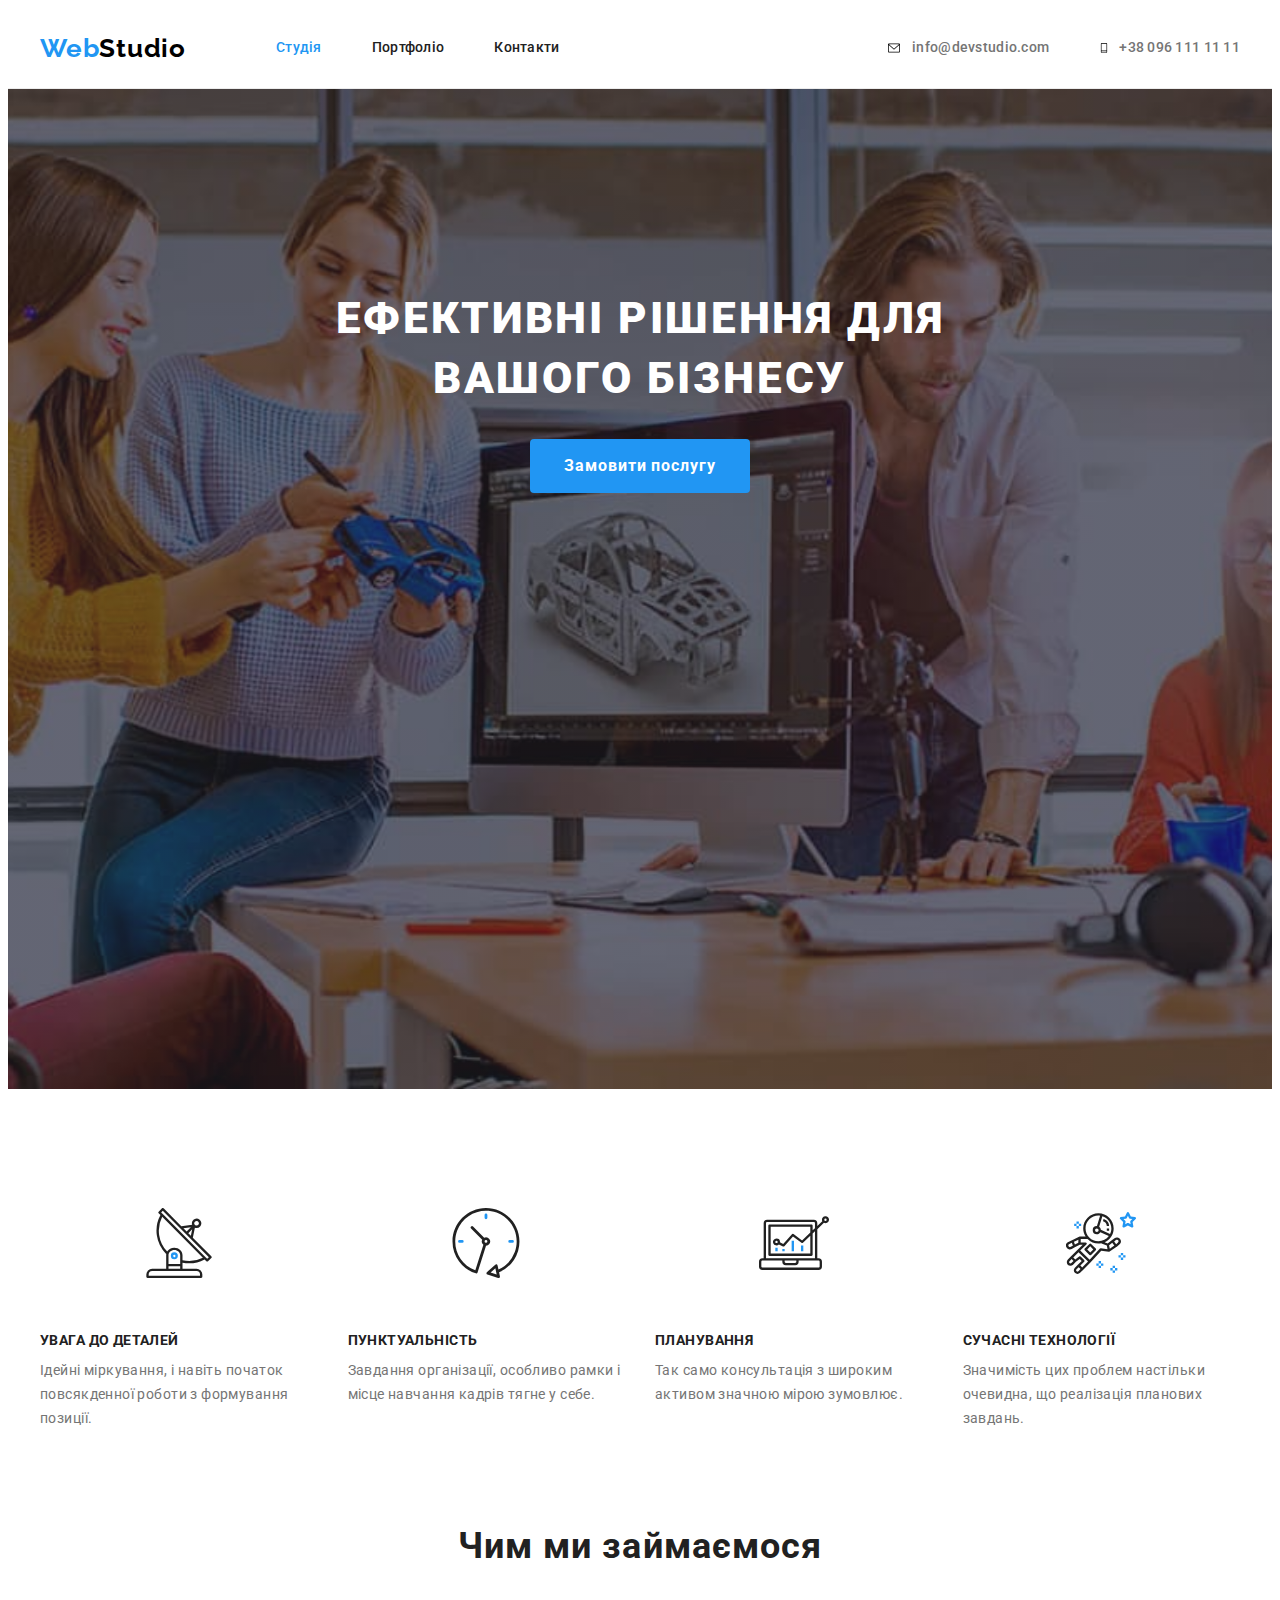
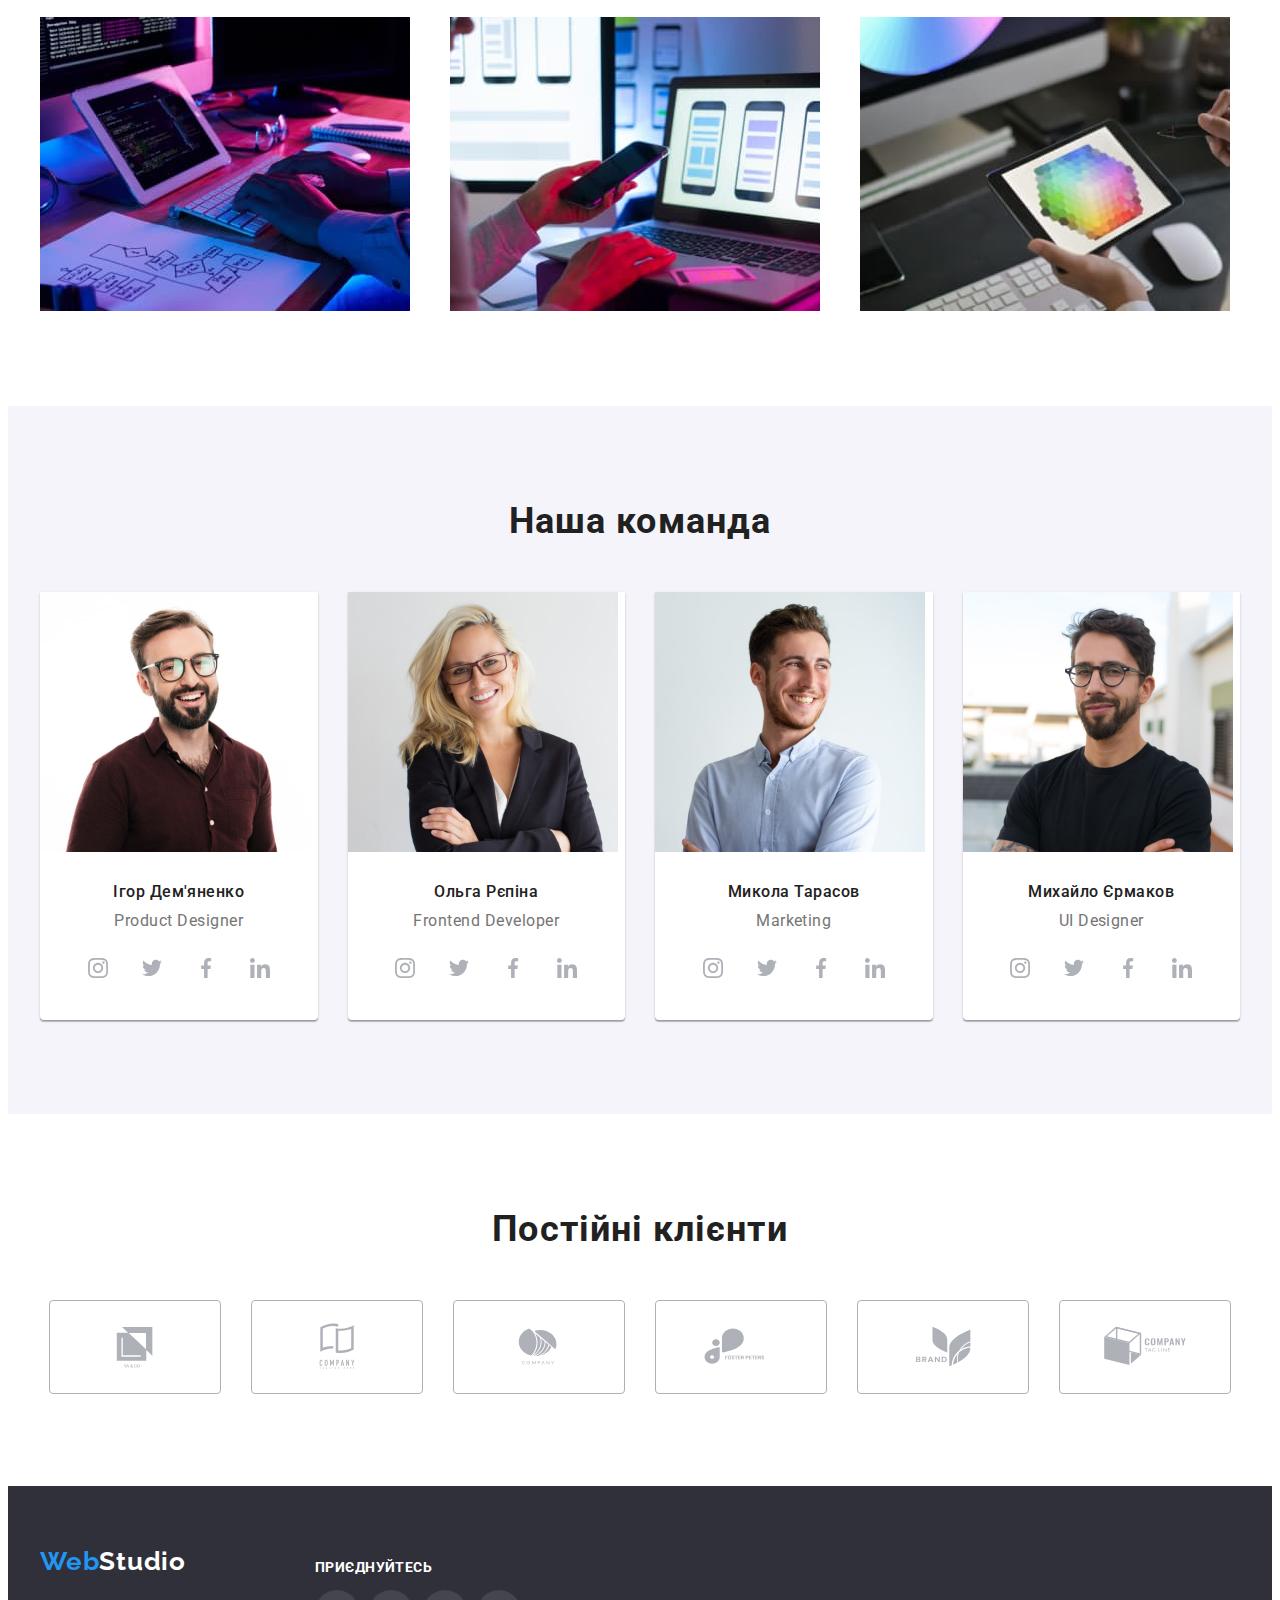
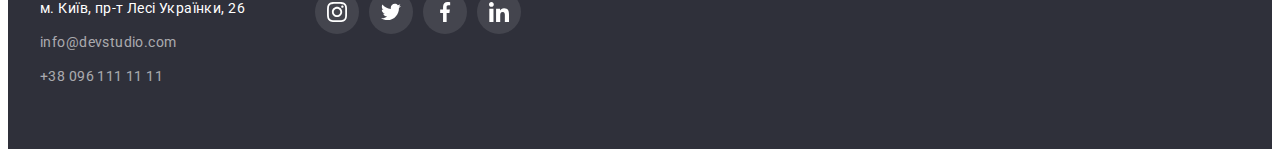
==== index.html @ 3e9ddafa "добавление иконок и секции "клиенты"" ====
<!DOCTYPE html>
<html lang="uk">
  <head>
    <meta charset="UTF-8" />
    <meta http-equiv="X-UA-Compatible" content="IE=edge" />
    <meta name="viewport" content="width=device-width, initial-scale=1.0" />
    <title>WebStudio</title>
    <link rel="preconnect" href="https://fonts.googleapis.com" />
    <link rel="preconnect" href="https://fonts.gstatic.com" crossorigin />
    <link
      href="https://fonts.googleapis.com/css2?family=Raleway:wght@700&family=Roboto:wght@400;500;700;900&display=swap"
      rel="stylesheet"
    />
    <link
      rel="stylesheet"
      href="https://cdnjs.cloudflare.com/ajax/libs/modern-normalize/1.1.0/modern-normalize.min.css"
      integrity="sha512-wpPYUAdjBVSE4KJnH1VR1HeZfpl1ub8YT/NKx4PuQ5NmX2tKuGu6U/JRp5y+Y8XG2tV+wKQpNHVUX03MfMFn9Q=="
      crossorigin="anonymous"
      referrerpolicy="no-referrer"
    />
    <link rel="stylesheet" href="./css/styles.css" />
  </head>
  <body>
    <header class="header-page">
      <!-- Навигация -->
      <div class="container-header container">
        <nav class="container-nav">
          <a href="#" class="logo"><span class="logo-web">Web</span>Studio</a>
          <ul class="header-list list">
            <li class="header-item">
              <a class="header-link current" href="#">Студія</a>
            </li>
            <li class="header-item">
              <a class="header-link" href="./portfolio.html">Портфоліо</a>
            </li>
            <li class="header-item">
              <a class="header-link" href="#">Контакти</a>
            </li>
          </ul>
        </nav>
        <ul class="container-list list">
          <li class="contact-item">
            <a class="contact-link" href="mailto:info@devstudio.com"><svg class="icon-contact" width="16" height="12">
                <use href="../images/symbol-defs.svg#icon-envelope-hover"></use>
              </svg>info@devstudio.com</a>
          </li>
          <li class="contact-item">
            <a class="contact-link" href="tel:+380961111111"
              ><svg class="icon-contact" width="10" height="16">
                <use href="../images/symbol-defs.svg#icon-vector"></use>
              </svg>+38 096 111 11 11</a
            >
          </li>
        </ul>
      </div>
    </header>
    <main>
      <!-- Герой -->
      <section class="section-hero">
        <div class="container">
          <h1 class="hero-title">Ефективні рішення для вашого бізнесу</h1>
          <button class="hero-button" type="button">Замовити послугу</button>
        </div>
      </section>
      <!-- "Особливості" -->
      <section class="section">
        <div class="container">
          <h2 class="visually-hidden">Особливості</h2>
          <ul class="container-peculiarities list">
            <li class="peculiarities-item icon-antena">
              <h3 class="peculiarities-title">УВАГА ДО ДЕТАЛЕЙ</h3>
              <p class="peculiarities-text">
                Ідейні міркування, і навіть початок повсякденної роботи з
                формування позиції.
              </p>
            </li>
            <li class="peculiarities-item icon-clock">
              <h3 class="peculiarities-title">ПУНКТУАЛЬНІСТЬ</h3>
              <p class="peculiarities-text">
                Завдання організації, особливо рамки і місце навчання кадрів
                тягне у себе.
              </p>
            </li>
            <li class="peculiarities-item icon-diagram">
              <h3 class="peculiarities-title">ПЛАНУВАННЯ</h3>
              <p class="peculiarities-text">
                Так само консультація з широким активом значною мірою зумовлює.
              </p>
            </li>
            <li class="peculiarities-item icon-astronaut">
              <h3 class="peculiarities-title">СУЧАСНІ ТЕХНОЛОГІЇ</h3>
              <p class="peculiarities-text">
                Значимість цих проблем настільки очевидна, що реалізація
                планових завдань.
              </p>
            </li>
          </ul>
        </div>
      </section>
      <!-- Чим ми займаємося -->
      <section class="section-occupation">
        <div class="container">
          <h2 class="title-section">Чим ми займаємося</h2>
          <ul class="container-occupation list">
            <li class="occupation-item">
              <img
                src="./images/men_typing_a_code.jpg"
                alt="men_typing_a_code"
                width="370"
              />
            </li>
            <li class="occupation-item">
              <img
                src="./images/phone_and_laptop.jpg"
                alt="phone_and_laptop"
                width="370"
              />
            </li>
            <li class="occupation-item">
              <img src="./images/tablet.jpg" alt="tablet" width="370" />
            </li>
          </ul>
        </div>
      </section>
      <!-- Наша команда -->
      <section class="section team-section">
        <div class="container">
          <h2 class="title-section">Наша команда</h2>
          <ul class="team-list list">
            <li class="team-item">
              <img
                src="./images/ihor_demyanenko.jpg"
                alt="ihor_demyanenko"
                width="270"
              />
              <div class="box-content">
                <h3 class="team-title">Ігор Дем'яненко</h3>
                <p class="team-text">Product Designer</p>
                <ul class="icon-team-list list">
                    <li class="icon-team-item"><a href="" class="icon-team-link"><svg class="icon-team" width="20" height="20">
                <use href="../images/symbol-defs.svg#icon-instagram"></use>
              </svg></a></li>
                    <li class="icon-team-item"><a href="" class="icon-team-link"><svg class="icon-team" width="20" height="20">
                <use href="../images/symbol-defs.svg#icon-twitter"></use>
              </svg></a></li>
                    <li class="icon-team-item"><a href="" class="icon-team-link"><svg class="icon-team" width="20" height="20">
                <use href="../images/symbol-defs.svg#icon-facebook"></use>
              </svg></a></li>
                    <li class="icon-team-item"><a href="" class="icon-team-link"><svg class="icon-team" width="20" height="20">
                <use href="../images/symbol-defs.svg#icon-linkedin"></use>
              </svg></a></li>
                </ul>
              </div>
            </li>
            <li class="team-item">
              <img
                src="./images/olga_repina.jpg"
                alt="olga_repina"
                width="270"
              />
              <div class="box-content">
                <h3 class="team-title">Ольга Рєпіна</h3>
                <p class="team-text">Frontend Developer</p>
                <ul class="icon-team-list list">
                  <li class="icon-team-item"><a href="" class="icon-team-link"><svg class="icon-team" width="20" height="20">
                <use href="../images/symbol-defs.svg#icon-instagram"></use>
              </svg></a></li>
                  <li class="icon-team-item"><a href="" class="icon-team-link"><svg class="icon-team" width="20" height="20">
                <use href="../images/symbol-defs.svg#icon-twitter"></use>
              </svg></a></li>
                  <li class="icon-team-item"><a href="" class="icon-team-link"><svg class="icon-team" width="20" height="20">
                <use href="../images/symbol-defs.svg#icon-facebook"></use>
              </svg></a></li>
                  <li class="icon-team-item"><a href="" class="icon-team-link"><svg class="icon-team" width="20" height="20">
                <use href="../images/symbol-defs.svg#icon-linkedin"></use>
              </svg></a></li>
                </ul>
              
            </li>
            <li class="team-item">
              <img
                src="./images/mykola_tarasov.jpg"
                alt="mykola_tarasov"
                width="270"
              />
              <div class="box-content">
                <h3 class="team-title">Микола Тарасов</h3>
                <p class="team-text">Marketing</p>
                <ul class="icon-team-list list">
                    <li class="icon-team-item"><a href="" class="icon-team-link"><svg class="icon-team" width="20" height="20">
                <use href="../images/symbol-defs.svg#icon-instagram"></use>
              </svg></a></li>
                    <li class="icon-team-item"><a href="" class="icon-team-link"><svg class="icon-team" width="20" height="20">
                <use href="../images/symbol-defs.svg#icon-twitter"></use>
              </svg></a></li>
                    <li class="icon-team-item"><a href="" class="icon-team-link"><svg class="icon-team" width="20" height="20">
                <use href="../images/symbol-defs.svg#icon-facebook"></use>
              </svg></a></li>
                    <li class="icon-team-item"><a href="" class="icon-team-link"><svg class="icon-team" width="20" height="20">
                <use href="../images/symbol-defs.svg#icon-linkedin"></use>
              </svg></a></li>
                </ul>
              </div>
            </li>
            <li class="team-item">
              <img
                src="./images/mykhailo_ermakov.jpg"
                alt="mykhailo_ermakov"
                width="270"
              />
              <div class="box-content">
                <h3 class="team-title">Михайло Єрмаков</h3>
                <p class="team-text">UI Designer</p>
                <ul class="icon-team-list list">
                    <li class="icon-team-item"><a href="" class="icon-team-link"><svg class="icon-team" width="20" height="20">
                <use href="../images/symbol-defs.svg#icon-instagram"></use>
              </svg></a></li>
                    <li class="icon-team-item"><a href="" class="icon-team-link"><svg class="icon-team" width="20" height="20">
                <use href="../images/symbol-defs.svg#icon-twitter"></use>
              </svg></a></li>
                    <li class="icon-team-item"><a href="" class="icon-team-link"><svg class="icon-team" width="20" height="20">
                <use href="../images/symbol-defs.svg#icon-facebook"></use>
              </svg></a></li>
                    <li class="icon-team-item"><a href="" class="icon-team-link"><svg class="icon-team" width="20" height="20">
                <use href="../images/symbol-defs.svg#icon-linkedin"></use>
              </svg></a></li>
                </ul>
              </div>
            </li>
          </ul>
        </div>
      </section>
      <!-- Постійні клієнти -->
      <section class="section">
        <div class="container">
        <h2 class="title-section">Постійні клієнти</h2>
        <ul class="clients-list list">
          <li class="clients-item"><a class="icon-clients-link" href=""><svg class="icon-clients" width="170" height="92">
                <use href="../images/symbol-defs.svg#icon-yaco"></use>
              </svg></a></li>
          <li class="clients-item"><a class="icon-clients-link" href=""><svg class="icon-clients" width="170" height="92">
                <use href="../images/symbol-defs.svg#icon-tagline-here"></use>
              </svg></a></li>
          <li class="clients-item"><a class="icon-clients-link" href=""><svg class="icon-clients" width="170" height="92">
                <use href="../images/symbol-defs.svg#icon-company"></use>
              </svg></a></li>
          <li class="clients-item"><a class="icon-clients-link" href=""><svg class="icon-clients" width="170" height="92">
                <use href="../images/symbol-defs.svg#icon-foster-peters"></use>
              </svg></a></li>
          <li class="clients-item"><a class="icon-clients-link" href=""><svg class="icon-clients" width="170" height="92">
                <use href="../images/symbol-defs.svg#icon-brand"></use>
              </svg></a></li>
          <li class="clients-item"><a class="icon-clients-link" href=""><svg class="icon-clients" width="170" height="92">
                <use href="../images/symbol-defs.svg#icon-tag-line"></use>
              </svg></a></li>
        </ul>
        </div>
      </section>
    </main>
    <!-- футер -->
    <footer class="footer-section">
      <div class="box-footer container">
        <div class="box-footer-left">
          <a href="#" class="logo-footer"
          ><span class="logo-web">Web</span>Studio</a
        >
        <address>
          <ul class="list">
            <li class="footer-item">
              <a
                href="https://goo.gl/maps/KEET4ZZUK72f1nrk7"
                target="_blank"
                rel="noreferrer noopener"
                class="footer-address"
                >м. Київ, пр-т Лесі Українки, 26</a
              >
            </li>
            <li class="footer-item">
              <a href="mailto:info@devstudio.com" class="footer-link"
                >info@devstudio.com</a
              >
            </li>
            <li>
              <a href="tel:+380961111111" class="footer-link"
                >+38 096 111 11 11</a
              >
            </li>
          </ul>
        </address>
        </div>
        <div class="box-footer-right">
          <p class="footer-text">приєднуйтесь</p>
          <ul class="footer-list list">
            <li class="icon-footer-item"><a href="" class="icon-footer-link"><svg class="icon-footer" width="20" height="20">
                <use href="../images/symbol-defs.svg#icon-instagram"></use>
              </svg></a></li>
            <li class="icon-footer-item"><a href="" class="icon-footer-link"><svg class="icon-footer" width="20" height="20">
                <use href="../images/symbol-defs.svg#icon-twitter"></use>
              </svg></a></li>
            <li class="icon-footer-item"><a href="" class="icon-footer-link"><svg class="icon-footer" width="20" height="20">
                <use href="../images/symbol-defs.svg#icon-facebook"></use>
              </svg></a></li>
            <li class="icon-footer-item"><a href="" class="icon-footer-link"><svg class="icon-footer" width="20" height="20">
                <use href="../images/symbol-defs.svg#icon-linkedin"></use>
              </svg></a></li>
          </ul>
        </div>
      </div>
    </footer>
  </body>
</html>
---- css/styles.css ----
:root {
  --primary-text-color: #757575;
  --title-text-color: #212121;
  --accent-color: #2196f3;
  --secondary-white-color: #ffffff;
  --background-color-hero: #2f303a;
  --color-logo: #000000;
  --color-hero-button: #188ce8;
  --background-section-team: #f5f4fa;
  --footer-link: rgba(255, 255, 255, 0.6);
  --border-header: 1px solid #ececec;
  --border-image: 1px solid #eeeeee;
}

body {
  font-family: "Roboto", sans-serif;
  background-color: var(--secondary-white-color);
  color: var(--primary-text-color);
}

img {
  display: block;
  max-width: 100%;
}

.container {
  margin-left: auto;
  margin-right: auto;
  width: 1200px;
  padding-left: 15px;
  padding-right: 15px;
}

.list {
  padding: 0;
  margin: 0;
  list-style: none;
}

.visually-hidden {
  position: absolute;
  white-space: nowrap;
  width: 1px;
  height: 1px;
  overflow: hidden;
  border: 0;
  padding: 0;
  clip: rect(0 0 0 0);
  clip-path: inset(50%);
  margin: -1px;
}

/* HEADER */

.header-page {
  border-bottom: var(--border-header);
}

.container-header {
  display: flex;
}

.container-nav {
  display: flex;
  align-items: center;
}

.logo {
  text-decoration: none;
}

.logo {
  font-family: "Raleway", sans-serif;
  font-weight: 700;
  font-size: 26px;
  line-height: 1.19;
  letter-spacing: 0.03em;
  color: var(--color-logo);
}

.logo-web {
  font-family: "Raleway";
  font-weight: 700;
  font-size: 26px;
  line-height: 1.19;
  letter-spacing: 0.03em;
  color: var(--accent-color);
}

.header-list {
  display: flex;
  margin-left: 90px;
}

.header-item + .header-item {
  margin-left: 50px;
}

.header-link.current {
  color: var(--accent-color);
}

.header-link {
  padding-top: 32px;
  padding-bottom: 32px;
  display: block;
  font-weight: 500;
  font-size: 14px;
  line-height: 1.14;
  letter-spacing: 0.02em;
  color: var(--title-text-color);
  text-decoration: none;
}

.header-link:hover,
.header-link:focus {
  color: var(--accent-color);
}

.container-list {
  display: flex;
  align-items: center;
  margin-left: auto;
}

.contact-item + .contact-item {
  margin-left: 50px;
}

.contact-link {
  padding-top: 32px;
  padding-bottom: 32px;
  display: flex;
  align-items: center;

  font-weight: 500;
  font-size: 14px;
  line-height: 1.14;
  letter-spacing: 0.02em;
  text-decoration: none;

  color: var(--primary-text-color);
}

.contact-link:hover,
.contact-link:focus {
  color: var(--accent-color);
}

.contact-link:hover .icon-contact,
.contact-link:focus .icon-contact {
  fill: var(--accent-color);
}

.icon-contact {
  margin-right: 10px;
}

/* ГЕРОЙ */

.section-hero {
  margin: 0 auto;
  padding: 200px 0;
  max-width: 1600px;
  height: 600px;

  text-align: center;

  background-color: var(--background-color-hero);
  background-image: linear-gradient(
      rgba(47, 48, 58, 0.4),
      rgba(47, 48, 58, 0.4)
    ),
    url(../images/hero.jpg);
  background-repeat: no-repeat;
  background-position: center;
  background-size: cover;
}

.hero-title {
  margin-left: auto;
  margin-right: auto;
  max-width: 696px;
  margin-top: 0;
  margin-bottom: 30px;
  font-weight: 900;
  font-size: 44px;
  line-height: 1.36;
  letter-spacing: 0.06em;
  text-transform: uppercase;
  color: var(--secondary-white-color);
}

.hero-button:hover,
.hero-button:focus {
  background-color: var(--color-hero-button);
}

.hero-button {
  padding: 10px 32px;
  border-radius: 4px;
  font-family: inherit;
  font-weight: 700;
  font-size: 16px;
  line-height: 1.88;
  border-color: transparent;
  letter-spacing: 0.06em;
  color: var(--secondary-white-color);
  background-color: var(--accent-color);
  cursor: pointer;
}

/* СЕКЦИИ */

.section {
  padding: 94px 0;
}

/* ОСОБЛИВОСТІ */
.title-section {
  margin-top: 0;
  margin-bottom: 50px;
  font-weight: 700;
  font-size: 36px;
  line-height: 1.17;
  text-align: center;
  letter-spacing: 0.03em;
  color: var(--title-text-color);
}

.container-peculiarities {
  display: flex;
}

.peculiarities-item {
  width: calc((100% - 90px) / 4);
  margin-right: 30px;
}

.peculiarities-item:last-child {
  margin-right: 0;
}

.peculiarities-item::before {
  content: "";
  height: 120px;
  margin-bottom: 30px;
  background-repeat: no-repeat;
  background-position: center;

  display: block;
}

/* иконки */

.icon-antena::before {
  background-image: url(../images/antenna.svg);
}

.icon-clock::before {
  background-image: url(../images/clock.svg);
}

.icon-diagram::before {
  background-image: url(../images/diagram.svg);
}

.icon-astronaut::before {
  background-image: url(../images/astronaut.svg);
}

.peculiarities-title {
  margin-top: 0;
  margin-bottom: 10px;
  font-weight: 700;
  font-size: 14px;
  line-height: 1.14;
  letter-spacing: 0.03em;
  text-transform: uppercase;
  color: var(--title-text-color);
}

.peculiarities-text {
  margin-top: 0;
  margin-bottom: 0;
  font-size: 14px;
  line-height: 1.71;
  letter-spacing: 0.03em;
  color: var(--primary-text-color);
}

/* Чим ми займаємося */

.section-occupation {
  padding-bottom: 95px;
}

.container-occupation {
  display: flex;
}

.occupation-item {
  width: calc((100% - 60px) / 3);
  margin-right: 30px;
}

.occupation-item:last-child {
  margin-right: 0;
}

/* Наша команда */

.team-section {
  background-color: var(--background-section-team);
}

.team-list {
  display: flex;
}

.team-item {
  width: calc((100% - 90px) / 4);
  margin-right: 30px;
  text-align: center;
  background-color: var(--secondary-white-color);
  box-shadow: 0px 1px 3px rgba(0, 0, 0, 0.12), 0px 1px 1px rgba(0, 0, 0, 0.14),
    0px 2px 1px rgba(0, 0, 0, 0.2);
  border-radius: 0px 0px 4px 4px;
}

.team-item:last-child {
  margin-right: 0;
}

.box-content {
  padding-top: 30px;
  padding-bottom: 30px;
}

.team-title {
  margin-top: 0;
  margin-bottom: 10px;
  font-weight: 500;
  font-size: 16px;
  line-height: 1.19;
  letter-spacing: 0.03em;
  color: var(--title-text-color);
}

.team-text {
  margin-top: 0;
  margin-bottom: 16px;
  font-size: 16px;
  line-height: 1.19;
  letter-spacing: 0.03em;
  color: var(--primary-text-color);
}

.icon-team-list {
  justify-content: center;
  display: flex;
  gap: 10px;
}

.icon-team-item {
  height: 44px;
}

.icon-team-link {
  margin: 0;
  width: 44px;
  height: 44px;
  border-radius: 50%;

  display: flex;
  align-items: center;
  justify-content: center;
}

.icon-team-link:hover,
.icon-team-link:focus {
  background-color: var(--accent-color);
}

.icon-team-link:hover .icon-team,
.icon-team-link:focus .icon-team {
  fill: white;
}

.icon-team {
  fill: #afb1b8;
}

/* Постійні клієнти */

.clients-list {
  display: flex;
  justify-content: center;
  gap: 30px;
}

.clients-item {
  height: 92px;
}

.icon-clients-link {
  height: 92px;
  display: block;
  border: 1px solid #afb1b8;
  border-radius: 4px;
}

.icon-clients-link:hover,
.icon-clients-link:focus {
  border-color: var(--accent-color);
}

.icon-clients {
  fill: #afb1b8;
}

.icon-clients-link:hover .icon-clients,
.icon-clients-link:focus .icon-clients {
  fill: var(--accent-color);
}

/* футер */

.footer-section {
  padding: 60px 0;
  background: var(--background-color-hero);
}

.box-footer {
  display: flex;
}

.logo-footer {
  display: inline-block;
  margin-bottom: 20px;
  font-family: "Raleway", sans-serif;
  font-weight: 700;
  font-size: 26px;
  line-height: 1.19;
  letter-spacing: 0.03em;
  color: var(--secondary-white-color);
  text-decoration: none;
}

.footer-item {
  margin-bottom: 10px;
}

.footer-address {
  display: inline-block;
  font-style: normal;
  font-weight: 400;
  font-size: 14px;
  line-height: 1.71;
  letter-spacing: 0.03em;
  color: var(--secondary-white-color);
  text-decoration: none;
}

.footer-address:hover,
.footer-address:focus {
  color: var(--accent-color);
}

.footer-link {
  display: inline-block;
  font-style: normal;
  font-size: 14px;
  line-height: 1.71;
  letter-spacing: 0.03em;
  color: var(--footer-link);
  text-decoration: none;
}

.footer-link:hover,
.footer-link:focus {
  color: var(--accent-color);
}

.box-footer-right {
  margin-left: 70px;
}

.footer-text {
  font-weight: 700;
  font-size: 14px;
  line-height: 1.14;
  letter-spacing: 0.03em;
  text-transform: uppercase;
  color: #ffffff;
}

.footer-list {
  display: flex;
  gap: 10px;
}

.icon-footer-item {
  height: 44px;
}

.icon-footer-link {
  margin: 0;
  width: 44px;
  height: 44px;
  border-radius: 50%;

  display: flex;
  align-items: center;
  justify-content: center;

  background-color: rgba(255, 255, 255, 0.1);
}

.icon-footer-link:hover,
.icon-footer-link:focus {
  background-color: var(--accent-color);
}

.icon-footer {
  fill: var(--secondary-white-color);
}

/* п о р т ф о л и о */

.portfolio-section {
  padding-top: 94px;
  padding-bottom: 94px;
}

.filter-list {
  display: flex;
  justify-content: center;
  margin-bottom: 50px;
}

.filter-item + .filter-item {
  margin-left: 10px;
}

.button {
  font-family: inherit;
  font-weight: 500;
  font-size: 16px;
  line-height: 1.62;
  letter-spacing: 0.03em;
  border-color: transparent;
  color: var(--title-text-color);
  cursor: pointer;
  display: block;
  text-align: center;
  min-width: 73px;
  border-radius: 4px;
  padding: 6px 22px;

  box-shadow: 0px 3px 1px rgba(0, 0, 0, 0.1), 0px 1px 2px rgba(0, 0, 0, 0.08),
    0px 2px 2px rgba(0, 0, 0, 0.12);
  border-radius: 4px;
}

.button:hover,
.button:focus {
  color: var(--secondary-white-color);
}

.button:hover,
.button:focus {
  background-color: var(--accent-color);
}

/* карточки */

.portfolio-list {
  display: flex;
  flex-wrap: wrap;
  gap: 30px;
}

.portfolio-link {
  text-decoration: none;
}

.box-portfolio {
  padding: 20px 24px;
  border-left: var(--border-image);
  border-right: var(--border-image);
  border-bottom: var(--border-image);
}

.portfolio-item {
  width: calc((100% - 60px) / 3);
  border: 1px solid #eeeeee;
  box-shadow: 0px 1px 1px rgba(0, 0, 0, 0.12), 0px 4px 4px rgba(0, 0, 0, 0.06),
    1px 4px 6px rgba(0, 0, 0, 0.16);
}

.portfolio-title {
  margin-top: 0;
  margin-bottom: 4px;
  font-weight: 700;
  font-size: 18px;
  line-height: 2;
  letter-spacing: 0.06em;
  color: var(--title-text-color);
}

.portfolio-text {
  margin: 0;
  font-size: 16px;
  line-height: 1.88;
  letter-spacing: 0.03em;
  color: var(--primary-text-color);
}
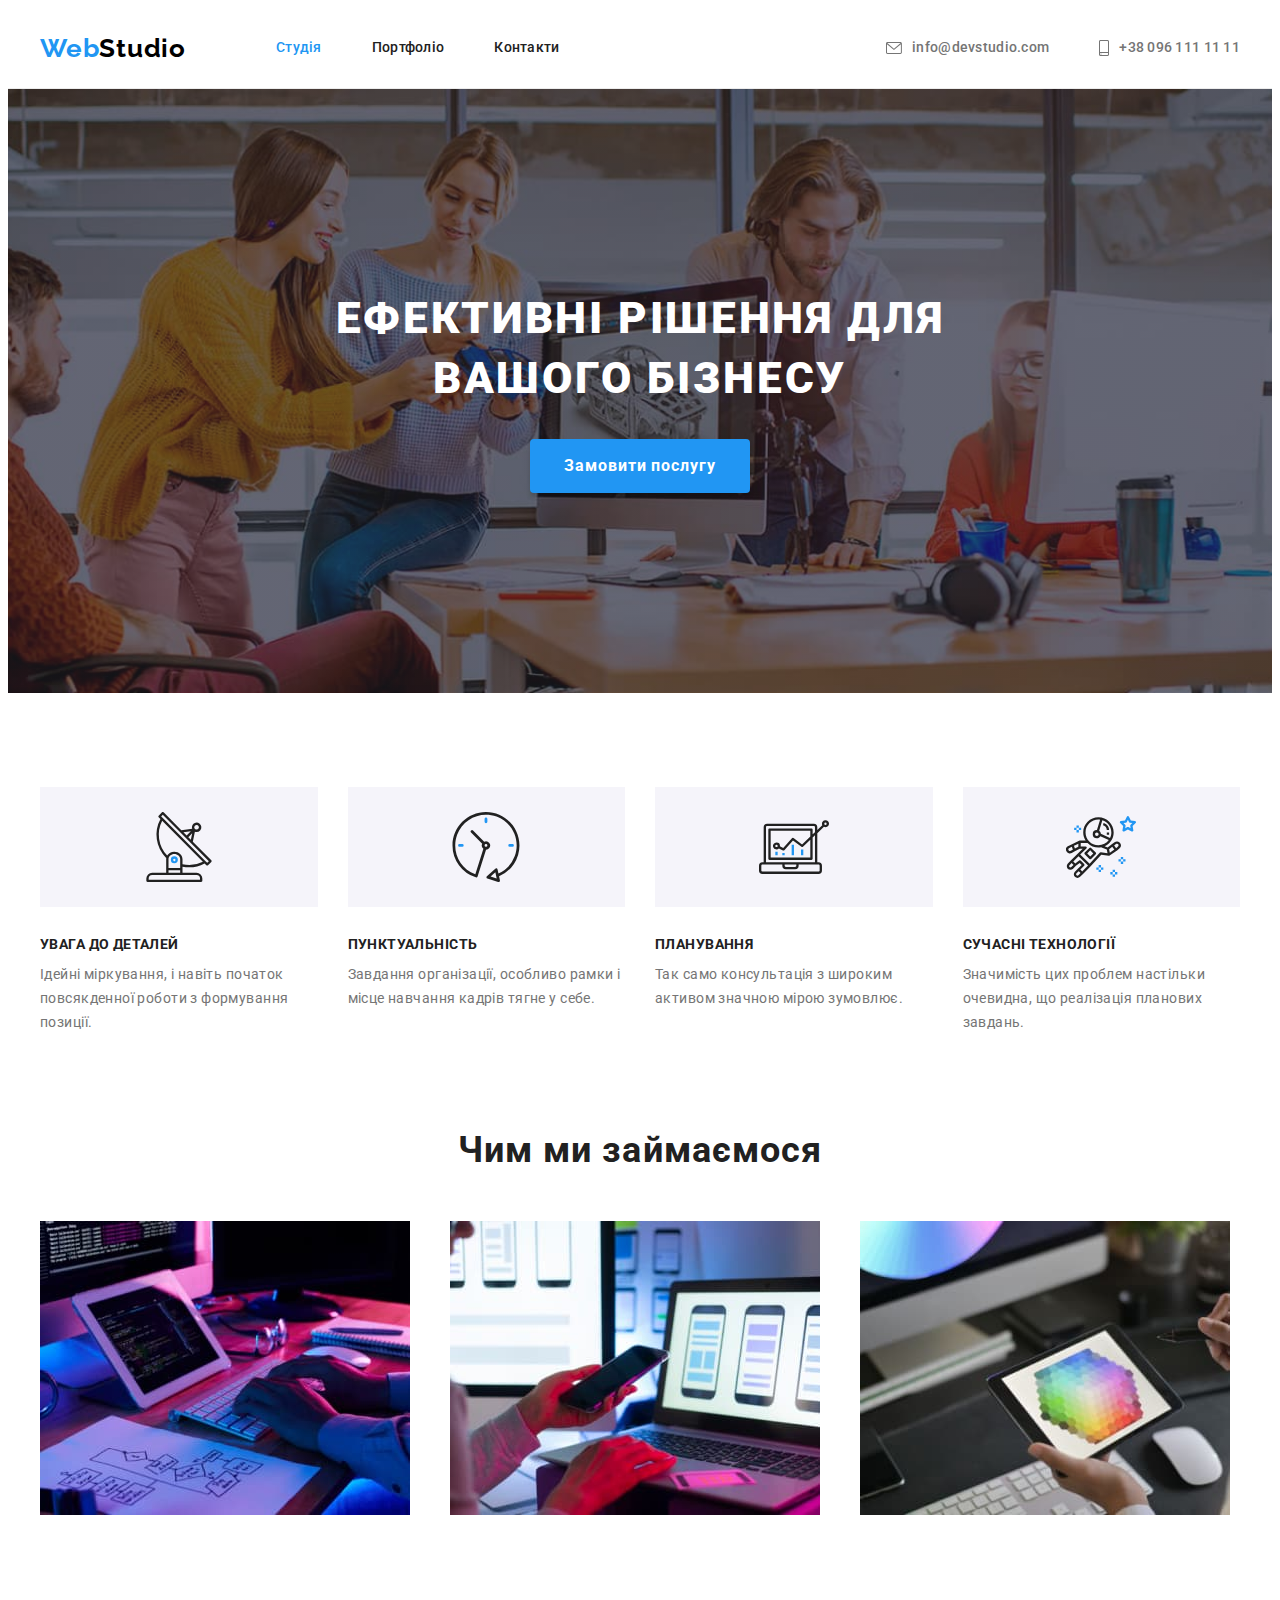
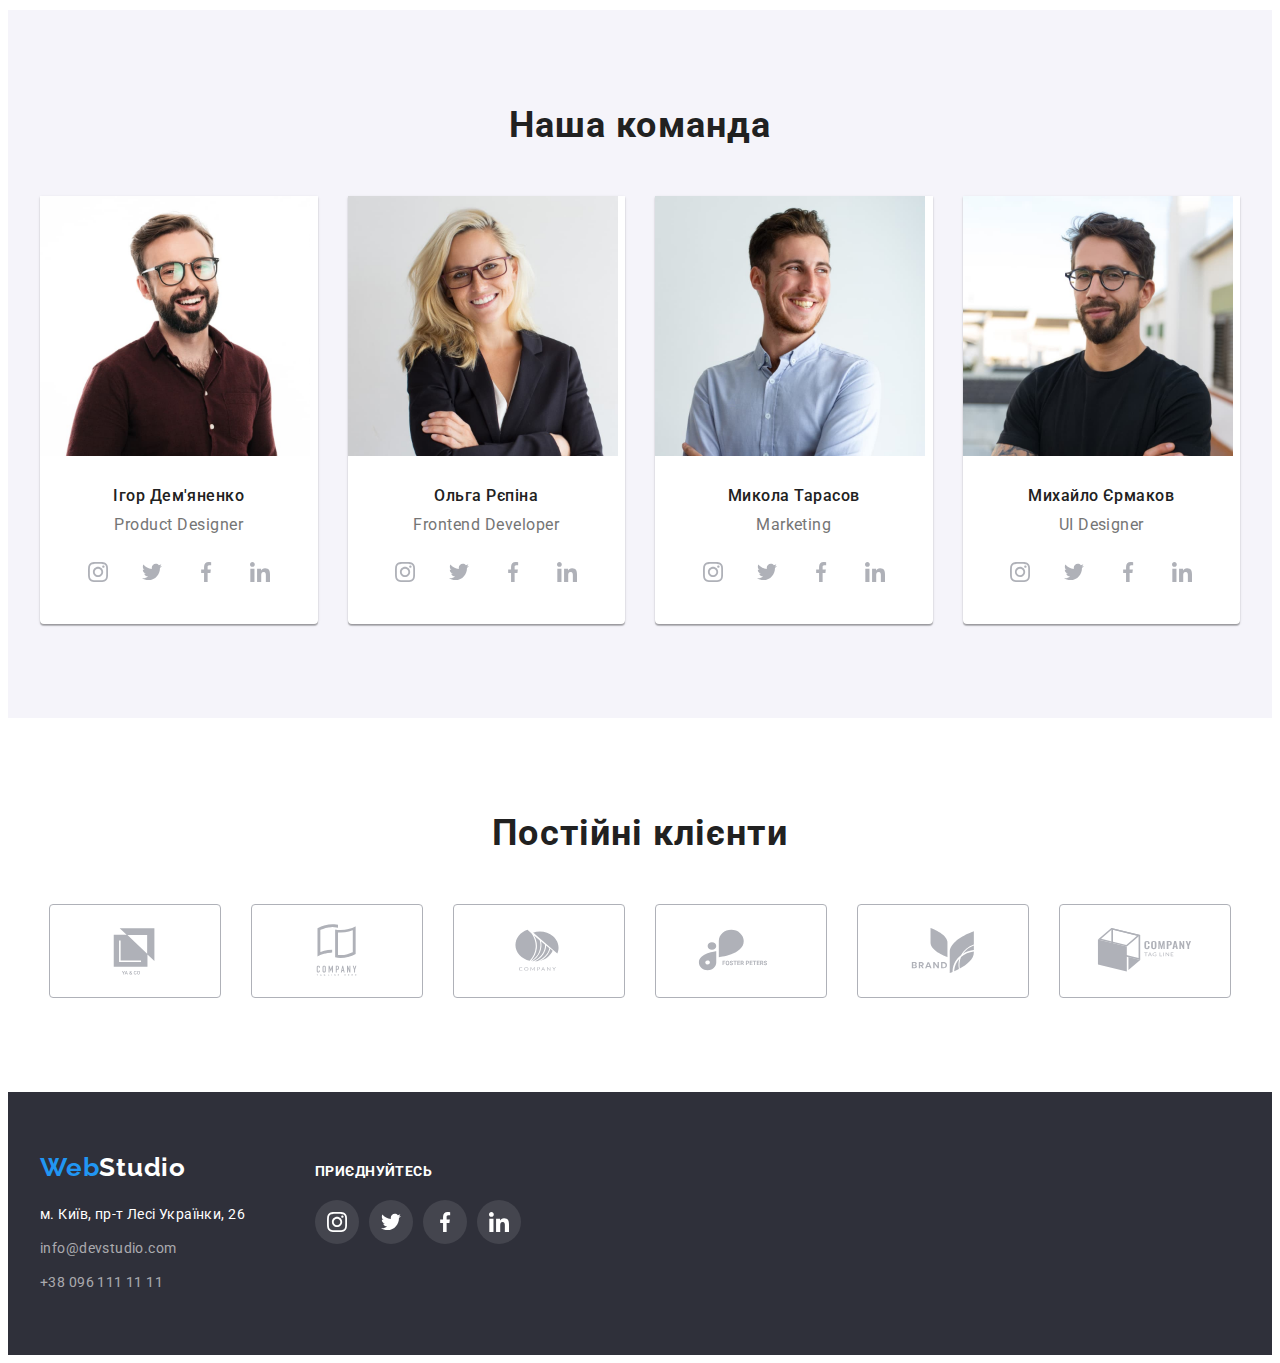
==== commit 47dd7b6c: "доработка" ====
--- a/index.html
+++ b/index.html
@@ -41,13 +41,13 @@
         <ul class="container-list list">
           <li class="contact-item">
             <a class="contact-link" href="mailto:info@devstudio.com"><svg class="icon-contact" width="16" height="12">
-                <use href="../images/symbol-defs.svg#icon-envelope-hover"></use>
+                <use href="./images/symbol-defs.svg#icon-envelope"></use>
               </svg>info@devstudio.com</a>
           </li>
           <li class="contact-item">
             <a class="contact-link" href="tel:+380961111111"
               ><svg class="icon-contact" width="10" height="16">
-                <use href="../images/symbol-defs.svg#icon-vector"></use>
+                <use href="./images/symbol-defs.svg#icon-smartphone-1"></use>
               </svg>+38 096 111 11 11</a
             >
           </li>
@@ -138,16 +138,16 @@
                 <p class="team-text">Product Designer</p>
                 <ul class="icon-team-list list">
                     <li class="icon-team-item"><a href="" class="icon-team-link"><svg class="icon-team" width="20" height="20">
-                <use href="../images/symbol-defs.svg#icon-instagram"></use>
-              </svg></a></li>
-                    <li class="icon-team-item"><a href="" class="icon-team-link"><svg class="icon-team" width="20" height="20">
-                <use href="../images/symbol-defs.svg#icon-twitter"></use>
-              </svg></a></li>
-                    <li class="icon-team-item"><a href="" class="icon-team-link"><svg class="icon-team" width="20" height="20">
-                <use href="../images/symbol-defs.svg#icon-facebook"></use>
-              </svg></a></li>
-                    <li class="icon-team-item"><a href="" class="icon-team-link"><svg class="icon-team" width="20" height="20">
-                <use href="../images/symbol-defs.svg#icon-linkedin"></use>
+                <use href="./images/symbol-defs.svg#icon-instagram"></use>
+              </svg></a></li>
+                    <li class="icon-team-item"><a href="" class="icon-team-link"><svg class="icon-team" width="20" height="20">
+                <use href="./images/symbol-defs.svg#icon-twitter"></use>
+              </svg></a></li>
+                    <li class="icon-team-item"><a href="" class="icon-team-link"><svg class="icon-team" width="20" height="20">
+                <use href="./images/symbol-defs.svg#icon-facebook"></use>
+              </svg></a></li>
+                    <li class="icon-team-item"><a href="" class="icon-team-link"><svg class="icon-team" width="20" height="20">
+                <use href="./images/symbol-defs.svg#icon-linkedin"></use>
               </svg></a></li>
                 </ul>
               </div>
@@ -163,41 +163,39 @@
                 <p class="team-text">Frontend Developer</p>
                 <ul class="icon-team-list list">
                   <li class="icon-team-item"><a href="" class="icon-team-link"><svg class="icon-team" width="20" height="20">
-                <use href="../images/symbol-defs.svg#icon-instagram"></use>
+                <use href="./images/symbol-defs.svg#icon-instagram"></use>
               </svg></a></li>
                   <li class="icon-team-item"><a href="" class="icon-team-link"><svg class="icon-team" width="20" height="20">
-                <use href="../images/symbol-defs.svg#icon-twitter"></use>
+                <use href="./images/symbol-defs.svg#icon-twitter"></use>
               </svg></a></li>
                   <li class="icon-team-item"><a href="" class="icon-team-link"><svg class="icon-team" width="20" height="20">
-                <use href="../images/symbol-defs.svg#icon-facebook"></use>
+                <use href="./images/symbol-defs.svg#icon-facebook"></use>
               </svg></a></li>
                   <li class="icon-team-item"><a href="" class="icon-team-link"><svg class="icon-team" width="20" height="20">
-                <use href="../images/symbol-defs.svg#icon-linkedin"></use>
+                <use href="./images/symbol-defs.svg#icon-linkedin"></use>
               </svg></a></li>
                 </ul>
-              
-            </li>
+              </li>
             <li class="team-item">
               <img
                 src="./images/mykola_tarasov.jpg"
                 alt="mykola_tarasov"
-                width="270"
-              />
+                width="270" />
               <div class="box-content">
                 <h3 class="team-title">Микола Тарасов</h3>
                 <p class="team-text">Marketing</p>
                 <ul class="icon-team-list list">
                     <li class="icon-team-item"><a href="" class="icon-team-link"><svg class="icon-team" width="20" height="20">
-                <use href="../images/symbol-defs.svg#icon-instagram"></use>
-              </svg></a></li>
-                    <li class="icon-team-item"><a href="" class="icon-team-link"><svg class="icon-team" width="20" height="20">
-                <use href="../images/symbol-defs.svg#icon-twitter"></use>
-              </svg></a></li>
-                    <li class="icon-team-item"><a href="" class="icon-team-link"><svg class="icon-team" width="20" height="20">
-                <use href="../images/symbol-defs.svg#icon-facebook"></use>
-              </svg></a></li>
-                    <li class="icon-team-item"><a href="" class="icon-team-link"><svg class="icon-team" width="20" height="20">
-                <use href="../images/symbol-defs.svg#icon-linkedin"></use>
+                <use href="./images/symbol-defs.svg#icon-instagram"></use>
+              </svg></a></li>
+                    <li class="icon-team-item"><a href="" class="icon-team-link"><svg class="icon-team" width="20" height="20">
+                <use href="./images/symbol-defs.svg#icon-twitter"></use>
+              </svg></a></li>
+                    <li class="icon-team-item"><a href="" class="icon-team-link"><svg class="icon-team" width="20" height="20">
+                <use href="./images/symbol-defs.svg#icon-facebook"></use>
+              </svg></a></li>
+                    <li class="icon-team-item"><a href="" class="icon-team-link"><svg class="icon-team" width="20" height="20">
+                <use href="./images/symbol-defs.svg#icon-linkedin"></use>
               </svg></a></li>
                 </ul>
               </div>
@@ -213,16 +211,16 @@
                 <p class="team-text">UI Designer</p>
                 <ul class="icon-team-list list">
                     <li class="icon-team-item"><a href="" class="icon-team-link"><svg class="icon-team" width="20" height="20">
-                <use href="../images/symbol-defs.svg#icon-instagram"></use>
-              </svg></a></li>
-                    <li class="icon-team-item"><a href="" class="icon-team-link"><svg class="icon-team" width="20" height="20">
-                <use href="../images/symbol-defs.svg#icon-twitter"></use>
-              </svg></a></li>
-                    <li class="icon-team-item"><a href="" class="icon-team-link"><svg class="icon-team" width="20" height="20">
-                <use href="../images/symbol-defs.svg#icon-facebook"></use>
-              </svg></a></li>
-                    <li class="icon-team-item"><a href="" class="icon-team-link"><svg class="icon-team" width="20" height="20">
-                <use href="../images/symbol-defs.svg#icon-linkedin"></use>
+                <use href="./images/symbol-defs.svg#icon-instagram"></use>
+              </svg></a></li>
+                    <li class="icon-team-item"><a href="" class="icon-team-link"><svg class="icon-team" width="20" height="20">
+                <use href="./images/symbol-defs.svg#icon-twitter"></use>
+              </svg></a></li>
+                    <li class="icon-team-item"><a href="" class="icon-team-link"><svg class="icon-team" width="20" height="20">
+                <use href="./images/symbol-defs.svg#icon-facebook"></use>
+              </svg></a></li>
+                    <li class="icon-team-item"><a href="" class="icon-team-link"><svg class="icon-team" width="20" height="20">
+                <use href="./images/symbol-defs.svg#icon-linkedin"></use>
               </svg></a></li>
                 </ul>
               </div>
@@ -235,23 +233,23 @@
         <div class="container">
         <h2 class="title-section">Постійні клієнти</h2>
         <ul class="clients-list list">
-          <li class="clients-item"><a class="icon-clients-link" href=""><svg class="icon-clients" width="170" height="92">
-                <use href="../images/symbol-defs.svg#icon-yaco"></use>
-              </svg></a></li>
-          <li class="clients-item"><a class="icon-clients-link" href=""><svg class="icon-clients" width="170" height="92">
-                <use href="../images/symbol-defs.svg#icon-tagline-here"></use>
-              </svg></a></li>
-          <li class="clients-item"><a class="icon-clients-link" href=""><svg class="icon-clients" width="170" height="92">
-                <use href="../images/symbol-defs.svg#icon-company"></use>
-              </svg></a></li>
-          <li class="clients-item"><a class="icon-clients-link" href=""><svg class="icon-clients" width="170" height="92">
-                <use href="../images/symbol-defs.svg#icon-foster-peters"></use>
-              </svg></a></li>
-          <li class="clients-item"><a class="icon-clients-link" href=""><svg class="icon-clients" width="170" height="92">
-                <use href="../images/symbol-defs.svg#icon-brand"></use>
-              </svg></a></li>
-          <li class="clients-item"><a class="icon-clients-link" href=""><svg class="icon-clients" width="170" height="92">
-                <use href="../images/symbol-defs.svg#icon-tag-line"></use>
+          <li class="clients-item"><a class="icon-clients-link" href=""><svg class="icon-clients" width="106" height="60">
+                <use href="./images/symbol-defs.svg#icon-yaco"></use>
+              </svg></a></li>
+          <li class="clients-item"><a class="icon-clients-link" href=""><svg class="icon-clients" width="106" height="60">
+                <use href="./images/symbol-defs.svg#icon-tagline-here"></use>
+              </svg></a></li>
+          <li class="clients-item"><a class="icon-clients-link" href=""><svg class="icon-clients" width="106" height="60">
+                <use href="./images/symbol-defs.svg#icon-company"></use>
+              </svg></a></li>
+          <li class="clients-item"><a class="icon-clients-link" href=""><svg class="icon-clients" width="106" height="60">
+                <use href="./images/symbol-defs.svg#icon-foster-peters"></use>
+              </svg></a></li>
+          <li class="clients-item"><a class="icon-clients-link" href=""><svg class="icon-clients" width="106" height="60">
+                <use href="./images/symbol-defs.svg#icon-brand"></use>
+              </svg></a></li>
+          <li class="clients-item"><a class="icon-clients-link" href=""><svg class="icon-clients" width="106" height="60">
+                <use href="./images/symbol-defs.svg#icon-tagline"></use>
               </svg></a></li>
         </ul>
         </div>
@@ -292,16 +290,16 @@
           <p class="footer-text">приєднуйтесь</p>
           <ul class="footer-list list">
             <li class="icon-footer-item"><a href="" class="icon-footer-link"><svg class="icon-footer" width="20" height="20">
-                <use href="../images/symbol-defs.svg#icon-instagram"></use>
+                <use href="./images/symbol-defs.svg#icon-instagram"></use>
               </svg></a></li>
             <li class="icon-footer-item"><a href="" class="icon-footer-link"><svg class="icon-footer" width="20" height="20">
-                <use href="../images/symbol-defs.svg#icon-twitter"></use>
+                <use href="./images/symbol-defs.svg#icon-twitter"></use>
               </svg></a></li>
             <li class="icon-footer-item"><a href="" class="icon-footer-link"><svg class="icon-footer" width="20" height="20">
-                <use href="../images/symbol-defs.svg#icon-facebook"></use>
+                <use href="./images/symbol-defs.svg#icon-facebook"></use>
               </svg></a></li>
             <li class="icon-footer-item"><a href="" class="icon-footer-link"><svg class="icon-footer" width="20" height="20">
-                <use href="../images/symbol-defs.svg#icon-linkedin"></use>
+                <use href="./images/symbol-defs.svg#icon-linkedin"></use>
               </svg></a></li>
           </ul>
         </div>
--- a/css/styles.css
+++ b/css/styles.css
@@ -3,13 +3,16 @@
   --title-text-color: #212121;
   --accent-color: #2196f3;
   --secondary-white-color: #ffffff;
-  --background-color-hero: #2f303a;
+  --background-color-hero: #c4c4c4;
+  --background-color-footer: #2f303a;
   --color-logo: #000000;
   --color-hero-button: #188ce8;
   --background-section-team: #f5f4fa;
   --footer-link: rgba(255, 255, 255, 0.6);
   --border-header: 1px solid #ececec;
   --border-image: 1px solid #eeeeee;
+  --icon-color: #afb1b8;
+  --icon-footer-color: rgba(255, 255, 255, 0.1);
 }
 
 body {
@@ -154,6 +157,7 @@
 
 .icon-contact {
   margin-right: 10px;
+  fill: var(--primary-text-color);
 }
 
 /* ГЕРОЙ */
@@ -162,7 +166,6 @@
   margin: 0 auto;
   padding: 200px 0;
   max-width: 1600px;
-  height: 600px;
 
   text-align: center;
 
@@ -198,7 +201,6 @@
 
 .hero-button {
   padding: 10px 32px;
-  border-radius: 4px;
   font-family: inherit;
   font-weight: 700;
   font-size: 16px;
@@ -208,6 +210,9 @@
   color: var(--secondary-white-color);
   background-color: var(--accent-color);
   cursor: pointer;
+
+  box-shadow: 0px 4px 4px rgba(0, 0, 0, 0.15);
+  border-radius: 4px;
 }
 
 /* СЕКЦИИ */
@@ -245,6 +250,7 @@
   content: "";
   height: 120px;
   margin-bottom: 30px;
+  background: var(--background-section-team);
   background-repeat: no-repeat;
   background-position: center;
 
@@ -384,11 +390,11 @@
 
 .icon-team-link:hover .icon-team,
 .icon-team-link:focus .icon-team {
-  fill: white;
+  fill: var(--secondary-white-color);
 }
 
 .icon-team {
-  fill: #afb1b8;
+  fill: var(--icon-color);
 }
 
 /* Постійні клієнти */
@@ -399,14 +405,13 @@
   gap: 30px;
 }
 
-.clients-item {
+.icon-clients-link {
+  width: 170px;
   height: 92px;
-}
-
-.icon-clients-link {
-  height: 92px;
-  display: block;
-  border: 1px solid #afb1b8;
+  display: flex;
+  justify-content: center;
+  align-items: center;
+  border: 1px solid var(--icon-color);
   border-radius: 4px;
 }
 
@@ -416,7 +421,7 @@
 }
 
 .icon-clients {
-  fill: #afb1b8;
+  fill: var(--icon-color);
 }
 
 .icon-clients-link:hover .icon-clients,
@@ -428,11 +433,12 @@
 
 .footer-section {
   padding: 60px 0;
-  background: var(--background-color-hero);
+  background: var(--background-color-footer);
 }
 
 .box-footer {
   display: flex;
+  align-items: baseline;
 }
 
 .logo-footer {
@@ -487,12 +493,14 @@
 }
 
 .footer-text {
+  margin-top: 0;
+  margin-bottom: 20px;
   font-weight: 700;
   font-size: 14px;
   line-height: 1.14;
   letter-spacing: 0.03em;
   text-transform: uppercase;
-  color: #ffffff;
+  color: var(--secondary-white-color);
 }
 
 .footer-list {
@@ -505,7 +513,6 @@
 }
 
 .icon-footer-link {
-  margin: 0;
   width: 44px;
   height: 44px;
   border-radius: 50%;
@@ -514,7 +521,7 @@
   align-items: center;
   justify-content: center;
 
-  background-color: rgba(255, 255, 255, 0.1);
+  background-color: var(--icon-footer-color);
 }
 
 .icon-footer-link:hover,
@@ -557,22 +564,17 @@
   min-width: 73px;
   border-radius: 4px;
   padding: 6px 22px;
-
+}
+
+.button:hover,
+.button:focus {
+  color: var(--secondary-white-color);
+  background-color: var(--accent-color);
   box-shadow: 0px 3px 1px rgba(0, 0, 0, 0.1), 0px 1px 2px rgba(0, 0, 0, 0.08),
     0px 2px 2px rgba(0, 0, 0, 0.12);
   border-radius: 4px;
 }
 
-.button:hover,
-.button:focus {
-  color: var(--secondary-white-color);
-}
-
-.button:hover,
-.button:focus {
-  background-color: var(--accent-color);
-}
-
 /* карточки */
 
 .portfolio-list {
@@ -583,18 +585,29 @@
 
 .portfolio-link {
   text-decoration: none;
-}
-
-.box-portfolio {
+  display: block;
+}
+
+.content-portfolio {
   padding: 20px 24px;
   border-left: var(--border-image);
   border-right: var(--border-image);
   border-bottom: var(--border-image);
 }
 
+.portfolio-link:hover .content-portfolio,
+.portfolio-link:focus .content-portfolio {
+  border: transparent;
+}
+
 .portfolio-item {
   width: calc((100% - 60px) / 3);
-  border: 1px solid #eeeeee;
+}
+
+/* border: 1px solid var(--border-image); */
+
+.portfolio-link:hover,
+.portfolio-link:focus {
   box-shadow: 0px 1px 1px rgba(0, 0, 0, 0.12), 0px 4px 4px rgba(0, 0, 0, 0.06),
     1px 4px 6px rgba(0, 0, 0, 0.16);
 }
